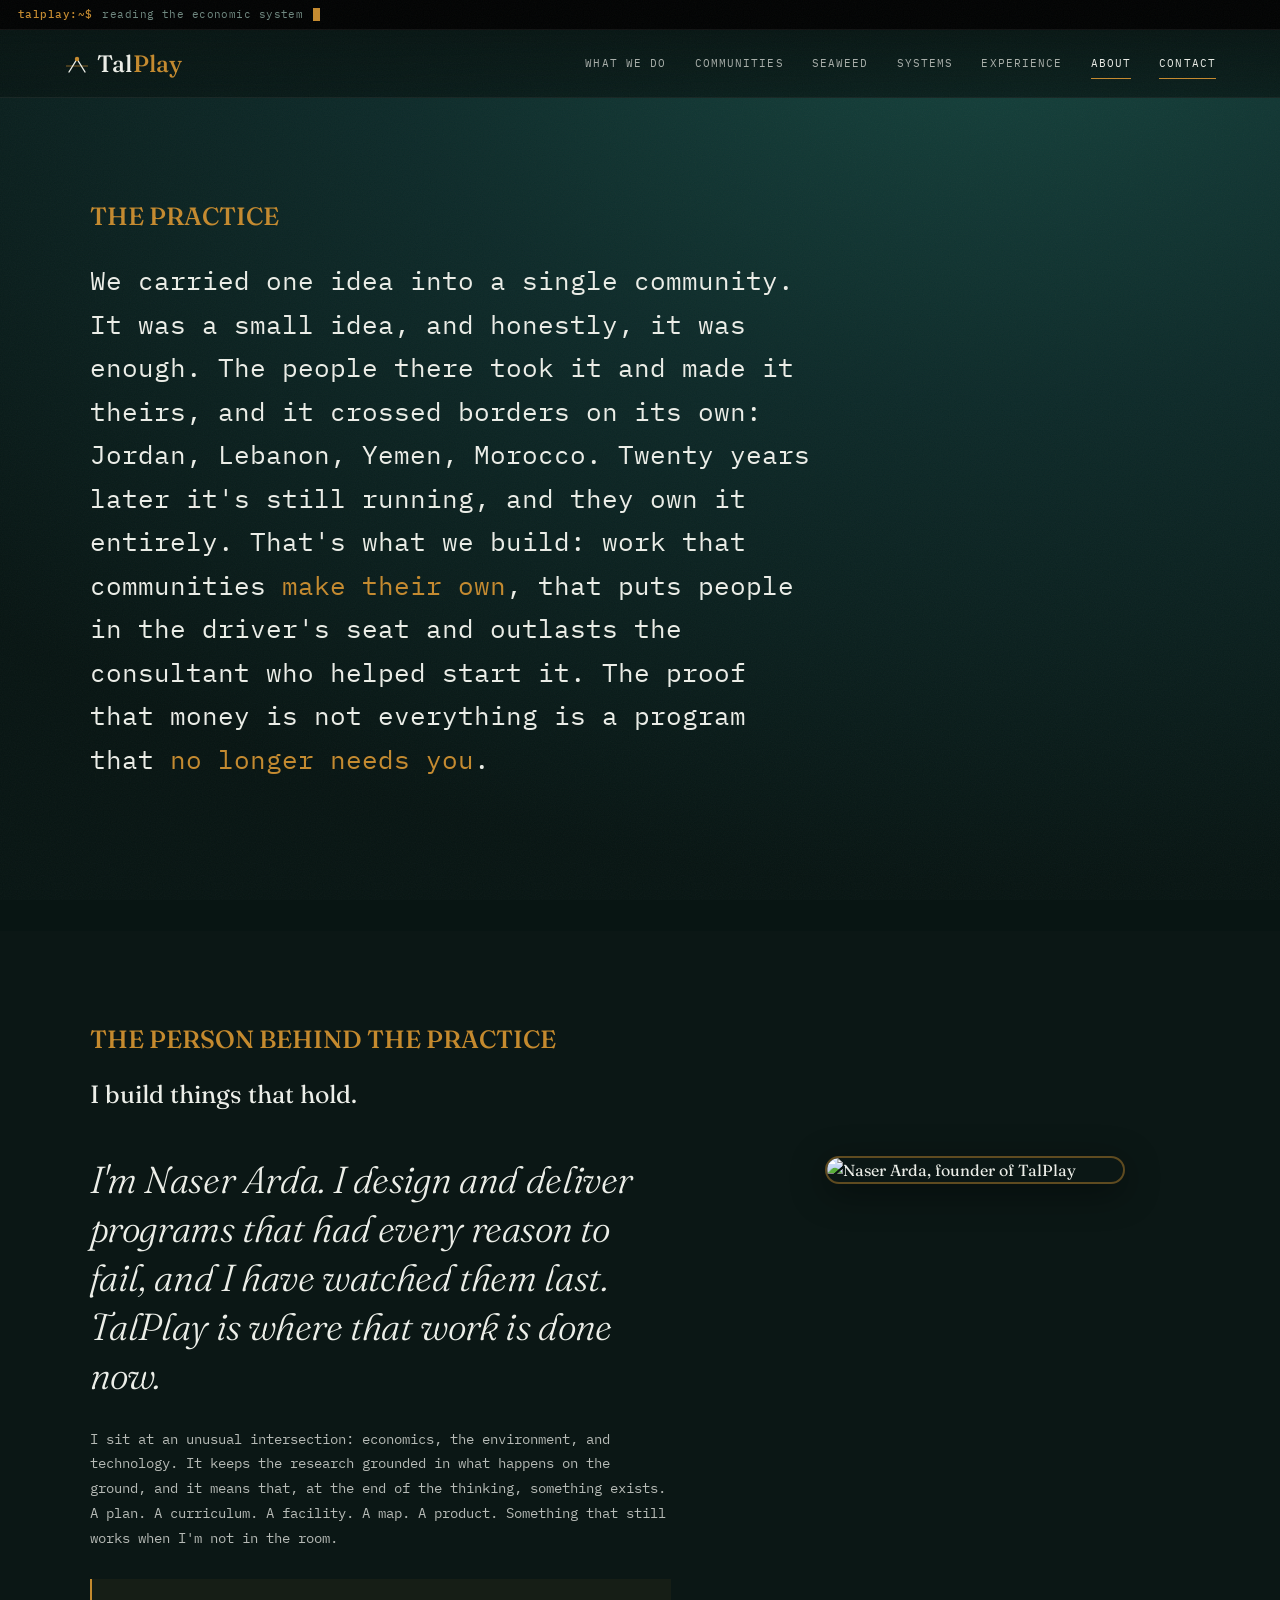
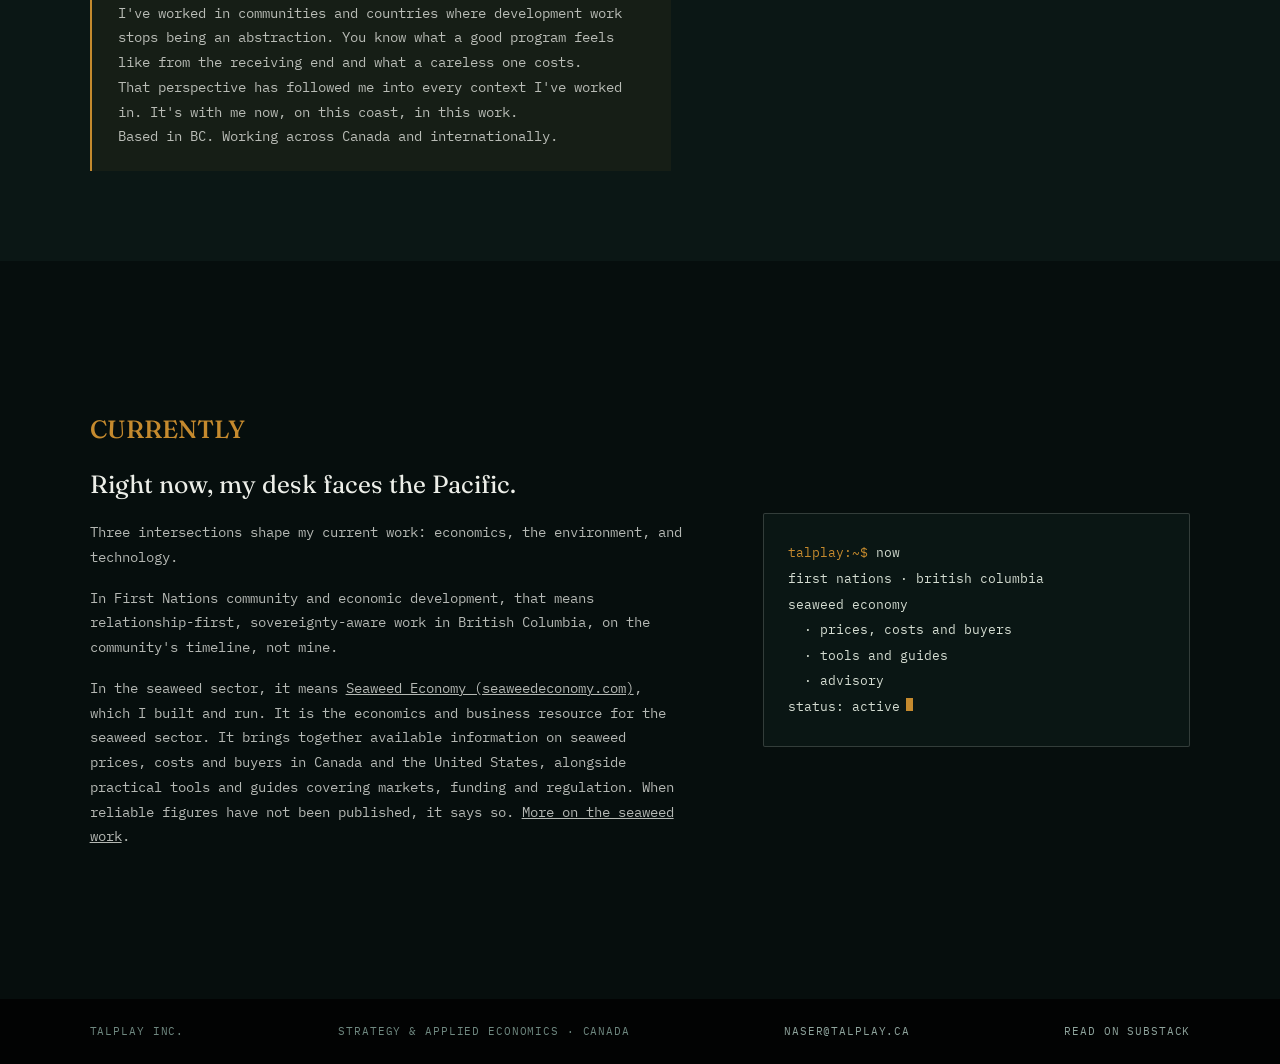
==== about/index.html @ bc557e10 "Stage two: strategy, applied economics and systems Shorter home page with three kinds of work, selec" ====
<!DOCTYPE html>
<html lang="en">
<head>
<meta charset="UTF-8">
<meta name="viewport" content="width=device-width, initial-scale=1.0">
<meta name="description" content="About TalPlay and Naser Arda: work that communities make their own and that keeps working after the consultant has left.">
<meta property="og:title" content="About | TalPlay">
<meta property="og:description" content="About TalPlay and Naser Arda: work that communities make their own and that keeps working after the consultant has left.">
<meta property="og:type" content="website">
<meta property="og:url" content="https://talplay.ca/about">
<meta property="og:image" content="https://talplay.ca/og.png">
<meta property="og:image:width" content="1200">
<meta property="og:image:height" content="630">
<meta property="og:image:alt" content="About | TalPlay">
<meta property="og:site_name" content="TalPlay">
<meta name="twitter:card" content="summary_large_image">
<meta name="twitter:title" content="About | TalPlay">
<meta name="twitter:description" content="About TalPlay and Naser Arda: work that communities make their own and that keeps working after the consultant has left.">
<meta name="twitter:image" content="https://talplay.ca/og.png">
<link rel="canonical" href="https://talplay.ca/about">
<meta name="theme-color" content="#0e2a29">
<link rel="icon" type="image/svg+xml" href="/favicon.svg">
<title>About | TalPlay</title>
<link rel="preconnect" href="https://fonts.googleapis.com">
<link rel="preconnect" href="https://fonts.gstatic.com" crossorigin>
<link href="https://fonts.googleapis.com/css2?family=Fraunces:ital,opsz,wght@0,9..144,300;0,9..144,400;0,9..144,500;1,9..144,300;1,9..144,400&family=IBM+Plex+Mono:wght@400;500&display=swap" rel="stylesheet">
<link rel="stylesheet" href="/styles.css">
<noscript><style>.reveal{opacity:1!important;transform:none!important}</style></noscript>

</head>
<body>
<a class="skip-link" href="#main">Skip to content</a>

<!-- Terminal bar -->
<div class="term" aria-hidden="true">
  <strong>talplay:~$</strong>
  <span id="status">reading the economic system</span>
  <span class="cursor"></span>
</div>

<!-- Header -->
<header class="site-header" id="site-header">
  <a class="mark" href="/" aria-label="TalPlay home">
    <svg class="mark-symbol" viewBox="0 0 26 26" fill="none" xmlns="http://www.w3.org/2000/svg" aria-hidden="true">
      <line x1="2" y1="15" x2="24" y2="15" stroke="#C58A2E" stroke-opacity=".65" stroke-width="1"/>
      <polyline points="5,21 13,8 21,21" stroke="#ECEEE8" stroke-width="1.4" fill="none" stroke-linejoin="round" stroke-linecap="round"/>
      <circle cx="13" cy="8" r="2.2" fill="#C58A2E"/>
    </svg>
    <span class="mark-word">Tal<b>Play</b></span>
  </a>
  <button class="nav-toggle" type="button" aria-expanded="false" aria-controls="primary-nav" aria-label="Open menu">
    <span class="nav-toggle__bar"></span>
    <span class="nav-toggle__bar"></span>
    <span class="nav-toggle__bar"></span>
  </button>
  <nav class="nav" id="primary-nav" aria-label="Primary navigation">
    <a href="/what-we-do">What we do</a>
    <a href="/communities">Communities</a>
    <a href="/seaweed">Seaweed</a>
    <a href="/systems">Systems</a>
    <a href="/experience">Experience</a>
    <a href="/about" aria-current="page">About</a>
    <a class="nav-cta" href="/#contact">Contact</a>
  </nav>
</header>

<main id="main">

  <!-- PRACTICE MANIFESTO (the story) -->
  <section class="section section--marine" aria-label="TalPlay practice statement">
    <div class="inner">
      <div class="manifesto reveal">
        <div class="eyebrow">The practice</div>
        <p class="manifesto-text">
          We carried one idea into a single community. It was a small idea, and honestly, it was enough. The people there took it and made it theirs, and it crossed borders on its own: Jordan, Lebanon, Yemen, Morocco. Twenty years later it's still running, and they own it entirely. That's what we build: work that communities <em>make their own</em>, that puts people in the driver's seat and outlasts the consultant who helped start it. The proof that money is not everything is a program that <em>no longer needs you</em>.
        </p>
      </div>
    </div>
  </section>

  <!-- ABOUT (first-person, the builder) -->
  <section class="section section--quiet" id="about" aria-labelledby="about-title">
    <div class="inner">
      <div class="reveal" style="margin-bottom:48px">
        <div class="eyebrow">The person behind the practice</div>
        <h2 id="about-title">I build things that hold.</h2>
      </div>
      <div class="about-grid">
        <div class="reveal">
          <p class="about-statement">I'm Naser Arda. I design and deliver programs that had every reason to fail, and I have watched them last. TalPlay is where that work is done now.</p>
          <div class="about-body">
            <p class="plain">I sit at an unusual intersection: economics, the environment, and technology. It keeps the research grounded in what happens on the ground, and it means that, at the end of the thinking, something exists. A plan. A curriculum. A facility. A map. A product. Something that still works when I'm not in the room.</p>
          </div>
          <div class="about-heritage reveal">
            <p class="plain">I've worked in communities and countries where development work stops being an abstraction. You know what a good program feels like from the receiving end and what a careless one costs.</p>
            <p class="plain">That perspective has followed me into every context I've worked in. It's with me now, on this coast, in this work.</p>
            <p class="plain">Based in BC. Working across Canada and internationally.</p>
          </div>
        </div>
        <div class="about-photo reveal">
          <img src="IMG_3003.png" alt="Naser Arda, founder of TalPlay" width="300">
        </div>
      </div>
    </div>
  </section>

  <!-- CURRENTLY -->
  <section class="section section--dark" id="now" aria-labelledby="now-title">
    <div class="inner now-grid">
      <div class="reveal">
        <div class="eyebrow">Currently</div>
        <h2 id="now-title">Right now, my desk faces the Pacific.</h2>
        <p class="plain" style="margin-top:22px">Three intersections shape my current work: economics, the environment, and technology.</p>
        <p class="plain" style="margin-top:16px">In First Nations community and economic development, that means relationship-first, sovereignty-aware work in British Columbia, on the community's timeline, not mine.</p>
        <p class="plain" style="margin-top:16px">In the seaweed sector, it means <a href="https://www.seaweedeconomy.com">Seaweed Economy (seaweedeconomy.com)</a>, which I built and run. It is the economics and business resource for the seaweed sector. It brings together available information on seaweed prices, costs and buyers in Canada and the United States, alongside practical tools and guides covering markets, funding and regulation. When reliable figures have not been published, it says so. <a href="/seaweed">More on the seaweed work</a>.</p>
      </div>
      <div class="now-term reveal" aria-hidden="true">
        <span class="tline"><span class="tprompt">talplay:~$</span> now</span>
        <span class="tline">first nations &middot; british columbia</span>
        <span class="tline">seaweed economy</span>
        <span class="tline">&nbsp;&nbsp;&middot; prices, costs and buyers</span>
        <span class="tline">&nbsp;&nbsp;&middot; tools and guides</span>
        <span class="tline">&nbsp;&nbsp;&middot; advisory</span>
        <span class="tline">status: active<span class="cursor" style="margin-left:6px"></span></span>
      </div>
    </div>
  </section>

</main>

<footer>
  <span>TalPlay Inc.</span>
  <span>Strategy &amp; applied economics &middot; Canada</span>
  <span><a href="mailto:naser@talplay.ca">naser@talplay.ca</a></span>
  <span><a href="https://substack.com/@naserarda" target="_blank" rel="noopener noreferrer">Read on Substack</a></span>
</footer>

<script src="/site.js"></script>
</body>
</html>
---- styles.css ----
:root {
    --ink: #081513;
    --marine: #0E2A29;
    --deep: #123733;
    --paper: #EFF1EC;
    --paper-soft: #E4E7DF;
    --stone: #ECEEE8;
    --muted: #9AAAA3;
    --field: #D5DDD2;
    --copper: #A85F38;
    --gold: #C58A2E;
    --blue: #6E9BB0;
    --line: rgba(236,238,232,.18);
    --paper-line: rgba(14,42,41,.18);
    --serif: "Fraunces", Georgia, serif;
    --mono: "IBM Plex Mono", ui-monospace, SFMono-Regular, Menlo, monospace;
    --termH: 30px;
    --hdrH: 68px;
  }

  * { box-sizing: border-box }

  html {
    scroll-behavior: smooth;
    scroll-padding-top: calc(var(--termH) + var(--hdrH) + 24px);
  }

  body {
    margin: 0;
    background: var(--ink);
    color: var(--stone);
    font-family: var(--serif);
    line-height: 1.5;
    -webkit-font-smoothing: antialiased;
    text-rendering: optimizeLegibility;
    overflow-x: hidden;
  }

  body::after {
    content: "";
    position: fixed;
    inset: 0;
    z-index: 200;
    pointer-events: none;
    opacity: .04;
    background-image: url("data:image/svg+xml,%3Csvg xmlns='http://www.w3.org/2000/svg' width='160' height='160'%3E%3Cfilter id='n'%3E%3CfeTurbulence type='fractalNoise' baseFrequency='.85' numOctaves='3'/%3E%3C/filter%3E%3Crect width='100%25' height='100%25' filter='url(%23n)'/%3E%3C/svg%3E");
  }

  ::selection { background: var(--gold); color: #211706 }

  a { color: inherit }
  p { margin: 0 }

  .skip-link {
    position: fixed;
    top: 8px; left: 8px;
    z-index: 300;
    transform: translateY(-140%);
    background: var(--paper);
    color: var(--ink);
    padding: 10px 14px;
    font-family: var(--mono);
    font-size: 12px;
    text-transform: uppercase;
    letter-spacing: .08em;
  }
  .skip-link:focus { transform: none }

  /* ── Terminal bar ── */
  .term {
    position: fixed;
    top: 0; left: 0; right: 0;
    z-index: 120;
    height: var(--termH);
    display: flex;
    align-items: center;
    gap: 10px;
    padding: 0 18px;
    background: #020303;
    color: #6f8880;
    border-bottom: 1px solid rgba(255,255,255,.06);
    font-family: var(--mono);
    font-size: 11px;
    letter-spacing: .04em;
  }
  .term strong { font-weight: 500; color: var(--gold) }
  .cursor {
    display: inline-block;
    width: 7px; height: 13px;
    background: var(--gold);
    animation: blink 1.1s steps(1) infinite;
  }
  @keyframes blink { 50% { opacity: 0 } }

  /* ── Header ── */
  .site-header {
    position: fixed;
    top: var(--termH);
    left: 0; right: 0;
    z-index: 110;
    min-height: var(--hdrH);
    display: flex;
    align-items: center;
    justify-content: space-between;
    gap: 24px;
    padding: 14px clamp(22px, 5vw, 70px);
    background: linear-gradient(180deg, rgba(8,21,19,.96), rgba(8,21,19,.72));
    border-bottom: 1px solid rgba(236,238,232,.07);
    backdrop-filter: blur(10px);
  }

  .mark {
    display: flex;
    align-items: center;
    gap: 10px;
    font-size: 1.48rem;
    font-weight: 500;
    letter-spacing: .01em;
    text-decoration: none;
    white-space: nowrap;
  }
  .mark-symbol { width: 26px; height: 26px; flex-shrink: 0 }
  .mark b { color: var(--gold); font-weight: 500 }

  .nav {
    display: flex;
    align-items: center;
    gap: clamp(14px, 2.2vw, 32px);
    font-family: var(--mono);
    font-size: 11px;
    letter-spacing: .1em;
    text-transform: uppercase;
  }
  .nav a {
    color: rgba(236,238,232,.7);
    text-decoration: none;
    padding: 7px 0;
    border-bottom: 1px solid transparent;
    transition: color .2s, border-color .2s;
  }
  .nav a:hover, .nav a:focus-visible { color: var(--stone); border-color: var(--gold) }
  .nav .nav-cta { color: var(--stone); border-color: var(--gold) }

  /* ── Section base ── */
  .section {
    position: relative;
    scroll-margin-top: calc(var(--termH) + var(--hdrH) + 24px);
    padding: clamp(86px, 12vw, 150px) clamp(22px, 7vw, 96px);
    overflow: hidden;
  }
  .section:first-of-type {
    padding-top: calc(var(--termH) + var(--hdrH) + clamp(54px, 9vw, 100px));
  }

  .section--marine { background: radial-gradient(110% 95% at 78% 0%, #16443e 0%, var(--marine) 46%, var(--ink) 100%) }
  .section--ink    { background: linear-gradient(145deg, #0a1816 0%, #102d2a 48%, #07100f 100%) }
  .section--paper  { background: linear-gradient(180deg, var(--paper), var(--paper-soft)); color: var(--marine) }
  .section--quiet  { background: #0b1715; padding-top: clamp(56px, 7vw, 110px); padding-bottom: clamp(56px, 7vw, 110px) }
  .section--dark   { background: #060e0d }

  .inner {
    position: relative;
    z-index: 2;
    width: 100%;
    max-width: 1180px;
    margin: 0 auto;
  }

  .grid {
    display: grid;
    grid-template-columns: minmax(0,1.05fr) minmax(280px,.95fr);
    gap: clamp(42px, 7vw, 94px);
    align-items: center;
  }
  .grid--top { align-items: start }

  /* ── Typography ── */
  .eyebrow {
    display: flex;
    align-items: center;
    gap: 12px;
    margin-bottom: 24px;
    color: var(--gold);
    font-family: var(--serif);
    font-size: clamp(1.25rem, 1.95vw, 1.8rem);
    font-weight: 500;
    letter-spacing: 0;
    text-transform: uppercase;
  }
  .eyebrow::before { display: none }
  .eyebrow--center { justify-content: center }
  /* Hero typography hierarchy: main title > subtitle > lead > labels */
  .hero-title {
    max-width: none;
    font-family: var(--serif);
    font-size: clamp(1.25rem, 1.95vw, 1.8rem);
    font-weight: 500;
    line-height: 1.1;
    letter-spacing: 0;
    text-transform: uppercase;
    color: var(--gold);
  }
  .hero-subtitle {
    max-width: 24ch;
    margin-top: 22px;
    font-family: var(--serif);
    font-size: clamp(1.6rem, 2.8vw, 2.4rem);
    line-height: 1.18;
    color: var(--stone);
  }
  .eyebrow--center::before { display: none }
  .section--paper .eyebrow { color: #8B611C }

  h1, h2, h3, h4 { margin: 0; font-weight: 400; letter-spacing: 0 }
  h1 {
    max-width: 11ch;
    font-size: clamp(3rem, 7.7vw, 7rem);
    line-height: .98;
  }
  h2 {
    max-width: 16ch;
    font-size: clamp(2.15rem, 5vw, 4.8rem);
    line-height: 1.04;
  }
  h3 { font-size: clamp(1.35rem, 2.2vw, 2rem); line-height: 1.14 }

  .gold   { color: var(--gold) }
  .copper { color: var(--copper) }

  .lead {
    max-width: 58ch;
    margin-top: 28px;
    color: var(--field);
    font-family: var(--mono);
    font-size: clamp(.86rem, 1.15vw, .98rem);
    line-height: 1.75;
    letter-spacing: .01em;
  }
  .section--paper .lead { color: #42534d }

  .plain {
    color: rgba(236,238,232,.76);
    font-family: var(--mono);
    font-size: .86rem;
    line-height: 1.8;
  }
  .section--paper .plain { color: #4f625b }

  /* ── Buttons ── */
  .actions {
    display: flex;
    flex-wrap: wrap;
    align-items: center;
    gap: 16px;
    margin-top: 38px;
  }

  .button {
    display: inline-flex;
    align-items: center;
    justify-content: center;
    min-height: 48px;
    padding: 14px 24px;
    border: 1px solid rgba(236,238,232,.34);
    color: var(--stone);
    font-family: var(--mono);
    font-size: 12px;
    font-weight: 500;
    letter-spacing: .13em;
    text-transform: uppercase;
    text-decoration: none;
    transition: background .25s, color .25s, border-color .25s;
  }
  .button:hover, .button:focus-visible {
    background: var(--gold);
    border-color: var(--gold);
    color: #241a08;
  }
  .button--ghost {
    border-color: transparent;
    color: var(--muted);
    padding-left: 0; padding-right: 0;
  }
  .button--ghost:hover, .button--ghost:focus-visible {
    background: transparent;
    color: var(--stone);
    border-color: transparent;
  }
  .section--paper .button { color: var(--marine); border-color: rgba(14,42,41,.3) }
  .section--paper .button:hover, .section--paper .button:focus-visible {
    background: var(--marine); border-color: var(--marine); color: var(--stone);
  }

  /* ── Hero proof strip ── */
  .proof-strip {
    display: grid;
    grid-template-columns: repeat(4, 1fr);
    gap: 1px;
    margin-top: clamp(48px, 8vw, 88px);
    background: var(--line);
    border: 1px solid var(--line);
  }
  .proof-item {
    min-height: 118px;
    padding: 22px;
    background: rgba(8,21,19,.54);
  }
  .proof-item b {
    display: block;
    margin-bottom: 10px;
    color: var(--stone);
    font-size: clamp(1.4rem, 2.5vw, 2.25rem);
    font-weight: 400;
    line-height: 1;
  }
  .proof-item span {
    color: var(--muted);
    font-family: var(--mono);
    font-size: 11px;
    letter-spacing: .08em;
    text-transform: uppercase;
  }

  /* ── Hero field map ── */
  .field-map {
    position: relative;
    min-height: 520px;
    border-left: 1px solid var(--line);
    border-right: 1px solid var(--line);
    background:
      linear-gradient(rgba(236,238,232,.055) 1px, transparent 1px),
      linear-gradient(90deg, rgba(236,238,232,.055) 1px, transparent 1px);
    background-size: 42px 42px;
  }
  .field-map canvas { position: absolute; inset: 0; width: 100%; height: 100% }
  .map-label {
    position: absolute;
    max-width: 170px;
    color: rgba(236,238,232,.78);
    font-family: var(--mono);
    font-size: 11px;
    line-height: 1.55;
    letter-spacing: .07em;
    text-transform: uppercase;
  }
  .map-label.one   { top: 12%;  left: 8%;  color: var(--copper) }
  .map-label.two   { right: 7%; top: 29%;  color: var(--blue) }
  .map-label.three { left: 18%; bottom: 11% }
  .map-label.four  { right: 12%; bottom: 19%; color: var(--gold) }
  .map-label.five  { left: 42%; top: 46%; color: var(--blue) }

  /* ── Practice manifesto ── */
  .manifesto {
    max-width: 720px;
    margin: 0;
    text-align: left;
  }
  .manifesto-text {
    font-family: var(--mono);
    font-size: clamp(1.05rem, 2.1vw, 1.6rem);
    line-height: 1.7;
    color: var(--stone);
    font-weight: 400;
    letter-spacing: 0;
    font-style: normal;
    margin-top: 20px;
  }
  .manifesto-text em { font-style: normal; color: var(--gold) }
  .manifesto .eyebrow {
    font-family: var(--serif);
    font-size: clamp(1.25rem, 1.95vw, 1.8rem);
    font-weight: 500;
    letter-spacing: 0;
    text-transform: uppercase;
    color: var(--gold);
  }
  .manifesto .eyebrow::before { display: none }

  /* ── Domains ── */
  .domain-grid {
    display: grid;
    grid-template-columns: repeat(3, 1fr);
    gap: 1px;
    margin-top: 56px;
    background: var(--line);
    border: 1px solid var(--line);
  }

  .domain {
    padding: 36px 30px 40px;
    background: rgba(8,21,19,.6);
    transition: background .3s;
  }
  .domain:hover { background: rgba(13,30,28,.82) }

  .domain-num {
    display: block;
    margin-bottom: 20px;
    font-family: var(--mono);
    font-size: 11px;
    letter-spacing: .2em;
    color: var(--muted);
  }

  .domain-name {
    font-size: clamp(1.28rem, 2vw, 1.75rem);
    line-height: 1.1;
    margin-bottom: 20px;
  }
  .domain--indigenous .domain-name { color: var(--copper) }
  .domain--blue       .domain-name { color: var(--blue) }
  .domain--global     .domain-name { color: var(--gold) }

  .domain-desc {
    color: rgba(236,238,232,.7);
    font-family: var(--mono);
    font-size: .82rem;
    line-height: 1.78;
    margin-bottom: 28px;
  }

  .domain-caps {
    list-style: none;
    margin: 0; padding: 0;
    display: grid;
    gap: 8px;
  }
  .domain-caps li {
    display: flex;
    align-items: flex-start;
    gap: 10px;
    color: var(--muted);
    font-family: var(--mono);
    font-size: .78rem;
    line-height: 1.6;
    letter-spacing: .03em;
  }
  .domain-caps li::before { content: "→"; flex-shrink: 0; margin-top: 1px }
  .domain--indigenous .domain-caps li::before { color: var(--copper) }
  .domain--blue       .domain-caps li::before { color: var(--blue) }
  .domain--global     .domain-caps li::before { color: var(--gold) }

  /* ── Selected Work ── */
  .work-list {
    display: grid;
    gap: 1px;
    margin-top: 56px;
    background: var(--line);
    border: 1px solid var(--line);
  }

  .work-item {
    display: grid;
    grid-template-columns: 56px 1fr 1fr;
    gap: 32px;
    padding: 36px 32px;
    background: rgba(8,21,19,.58);
    transition: background .25s;
  }
  .work-item:hover { background: rgba(13,30,28,.76) }

  .work-num {
    color: var(--muted);
    font-family: var(--mono);
    font-size: 11px;
    letter-spacing: .14em;
    padding-top: 4px;
  }

  .work-sector {
    display: inline-flex;
    align-items: center;
    margin-bottom: 16px;
    padding: 5px 10px;
    border: 1px solid;
    font-family: var(--mono);
    font-size: 10px;
    letter-spacing: .12em;
    text-transform: uppercase;
  }
  .work-sector--indigenous  { color: var(--copper); border-color: rgba(168,95,56,.4) }
  .work-sector--blue        { color: var(--blue);   border-color: rgba(110,155,176,.4) }
  .work-sector--global      { color: var(--gold);   border-color: rgba(197,138,46,.4) }
  .work-sector--innovation  { color: var(--muted);  border-color: rgba(154,170,163,.3) }

  .work-title {
    font-size: clamp(1.1rem, 1.8vw, 1.5rem);
    line-height: 1.15;
    margin-bottom: 14px;
  }

  .work-context {
    color: rgba(236,238,232,.66);
    font-family: var(--mono);
    font-size: .82rem;
    line-height: 1.75;
  }

  .work-output-label {
    display: block;
    margin-bottom: 16px;
    color: var(--gold);
    font-family: var(--mono);
    font-size: 10px;
    letter-spacing: .18em;
    text-transform: uppercase;
  }

  .work-outputs {
    list-style: none;
    margin: 0; padding: 0;
    display: grid;
    gap: 10px;
  }
  .work-outputs li {
    color: var(--field);
    font-family: var(--mono);
    font-size: .8rem;
    line-height: 1.6;
    padding-left: 16px;
    position: relative;
  }
  .work-outputs li::before {
    content: "\00B7";
    position: absolute;
    left: 0;
    color: var(--muted);
  }

  /* ── Insights ── */
  .insights-list {
    display: grid;
    gap: 1px;
    margin-top: 48px;
    background: var(--paper-line);
    border: 1px solid var(--paper-line);
  }

  .insight-item {
    display: grid;
    grid-template-columns: 120px 1fr;
    gap: 28px;
    padding: 28px;
    background: rgba(255,255,255,.32);
    transition: background .25s;
    text-decoration: none;
    color: inherit;
  }
  .insight-item:hover { background: rgba(255,255,255,.46) }

  .insight-type {
    color: #8B611C;
    font-family: var(--mono);
    font-size: 10px;
    letter-spacing: .14em;
    text-transform: uppercase;
    padding-top: 4px;
  }

  .insight-title {
    display: block;
    font-size: clamp(1rem, 1.6vw, 1.3rem);
    line-height: 1.2;
    color: var(--marine);
    margin-bottom: 10px;
  }

  .insight-desc {
    color: #50625b;
    font-family: var(--mono);
    font-size: .8rem;
    line-height: 1.72;
  }

  /* ── Track Record ── */
  .record-grid {
    display: grid;
    grid-template-columns: 1fr 1.4fr;
    gap: clamp(48px, 8vw, 110px);
    align-items: start;
  }

  .record-stats {
    display: grid;
    grid-template-columns: 1fr 1fr;
    gap: 1px;
    background: var(--paper-line);
    border: 1px solid var(--paper-line);
    margin-bottom: 36px;
  }
  .record-stat {
    padding: 22px;
    background: rgba(255,255,255,.3);
  }
  .record-stat b {
    display: block;
    margin-bottom: 8px;
    color: var(--marine);
    font-size: clamp(1.6rem, 3vw, 2.6rem);
    font-weight: 400;
    line-height: 1;
  }
  .record-stat span {
    color: #62756d;
    font-family: var(--mono);
    font-size: .78rem;
    line-height: 1.55;
    letter-spacing: .04em;
  }

  .client-logos-label {
    color: #8a9e98;
    font-family: var(--mono);
    font-size: 10px;
    letter-spacing: .18em;
    text-transform: uppercase;
    margin-bottom: 14px;
  }
  .logo-grid {
    display: grid;
    grid-template-columns: repeat(3, 1fr);
    gap: 1px;
    background: var(--paper-line);
    border: 1px solid var(--paper-line);
  }
  .logo-item {
    display: flex;
    align-items: center;
    justify-content: center;
    min-height: 54px;
    padding: 12px 14px;
    background: rgba(255,255,255,.25);
    color: #6d807a;
    font-family: var(--mono);
    font-size: .72rem;
    letter-spacing: .06em;
    text-align: center;
    text-transform: uppercase;
  }

  .record-detail-list {
    display: grid;
    gap: 1px;
    background: var(--paper-line);
    border: 1px solid var(--paper-line);
  }
  .record-detail-item {
    display: grid;
    grid-template-columns: 155px 1fr;
    gap: 24px;
    padding: 24px;
    background: rgba(255,255,255,.3);
  }
  .record-detail-item b {
    color: var(--marine);
    font-size: 1.35rem;
    font-weight: 400;
    line-height: 1.1;
  }
  .record-detail-item span {
    color: #50625b;
    font-family: var(--mono);
    font-size: .82rem;
    line-height: 1.75;
  }

  /* ── Approach ── */
  .approach-intro {
    display: grid;
    grid-template-columns: 1fr 1fr;
    gap: clamp(40px, 7vw, 90px);
    align-items: start;
    margin-bottom: 56px;
  }

  .principles {
    display: grid;
    grid-template-columns: repeat(2, 1fr);
    gap: 1px;
    background: var(--line);
    border: 1px solid var(--line);
  }
  .principle {
    padding: 32px;
    background: rgba(8,21,19,.5);
  }
  .principle .num {
    display: block;
    margin-bottom: 20px;
    color: var(--gold);
    font-family: var(--mono);
    font-size: 12px;
    letter-spacing: .14em;
  }
  .principle h3 { max-width: 16ch; margin-bottom: 16px }

  /* ── Contact ── */
  .closing { text-align: center }
  .closing h2 { max-width: 14ch; margin: 0 auto }
  .closing .lead { margin-left: auto; margin-right: auto }

  .conversation-types {
    display: flex;
    flex-wrap: wrap;
    justify-content: center;
    gap: 10px;
    max-width: 800px;
    margin: 34px auto 0;
  }
  .conversation-types span {
    border: 1px solid rgba(236,238,232,.2);
    padding: 9px 13px;
    color: var(--muted);
    font-family: var(--mono);
    font-size: 11px;
    letter-spacing: .08em;
    text-transform: uppercase;
  }

  /* ── Footer ── */
  footer {
    display: flex;
    justify-content: space-between;
    flex-wrap: wrap;
    gap: 12px;
    padding: 24px clamp(22px, 7vw, 96px);
    background: #020303;
    color: #6f8880;
    font-family: var(--mono);
    font-size: 11px;
    letter-spacing: .08em;
    text-transform: uppercase;
  }
  footer a { color: #8fa49d; text-decoration: none }
  footer a:hover { color: var(--gold) }

  /* ── Reveal animation ── */
  .reveal {
    opacity: 0;
    transform: translateY(22px);
    transition: opacity .8s cubic-bezier(.2,.7,.2,1), transform .8s cubic-bezier(.2,.7,.2,1);
  }
  .reveal.in { opacity: 1; transform: none }

  .nav-toggle { display: none }

  /* Unified type scale: one size for every title, one for every subtitle */
  h2, h3, .domain-name, .work-title, .insight-title {
    font-size: clamp(1.25rem, 1.95vw, 1.8rem);
  }
  h2 { max-width: none }
  .hero-subtitle {
    font-size: clamp(1.1rem, 1.8vw, 1.5rem);
  }

  /* ── Responsive ── */
  @media (max-width: 960px) {
    .site-header { align-items: flex-start }
    .nav { justify-content: flex-end; flex-wrap: wrap; gap: 10px 18px }
    .grid { grid-template-columns: 1fr }
    .field-map { min-height: 420px }
    .proof-strip { grid-template-columns: 1fr 1fr }
    .domain-grid { grid-template-columns: 1fr 1fr }
    .work-item { grid-template-columns: 40px 1fr; }
    .work-item > div:last-child { grid-column: 2 }
    .record-grid { grid-template-columns: 1fr }
    .approach-intro { grid-template-columns: 1fr }
    .principles { grid-template-columns: 1fr 1fr }
  }

  @media (max-width: 640px) {
    :root { --hdrH: 88px }
    .term { padding: 0 12px; font-size: 10px }
    .site-header { padding: 12px 20px }
    .nav-toggle {
      display: inline-flex;
      flex-direction: column;
      align-items: center;
      justify-content: center;
      gap: 5px;
      width: 44px;
      height: 44px;
      background: none;
      border: 1px solid rgba(236,238,232,.28);
      border-radius: 6px;
      cursor: pointer;
    }
    .nav-toggle__bar {
      display: block;
      width: 20px;
      height: 2px;
      background: var(--stone);
      transition: transform .2s, opacity .2s;
    }
    .site-header.nav-open .nav-toggle__bar:nth-child(1) { transform: translateY(7px) rotate(45deg) }
    .site-header.nav-open .nav-toggle__bar:nth-child(2) { opacity: 0 }
    .site-header.nav-open .nav-toggle__bar:nth-child(3) { transform: translateY(-7px) rotate(-45deg) }
    .nav {
      position: absolute;
      top: 100%;
      left: 0;
      right: 0;
      display: none;
      flex-direction: column;
      align-items: stretch;
      gap: 0;
      background: #020303;
      border-bottom: 1px solid var(--line);
      padding: 10px 20px 16px;
    }
    .site-header.nav-open .nav { display: flex }
    .nav a { padding: 14px 4px; font-size: 12px }
    .nav a:not(.nav-cta) { display: block }
    .nav .nav-cta { margin-top: 12px; text-align: center }
    .section { padding-left: 22px; padding-right: 22px }
    .hero-title { font-size: clamp(1.5rem, 6vw, 2rem); max-width: 12ch }
    .hero-subtitle { font-size: clamp(1.15rem, 4.8vw, 1.6rem) }
    .proof-strip, .domain-grid, .principles { grid-template-columns: 1fr }
    .proof-item { min-height: auto }
    .work-item { grid-template-columns: 1fr; gap: 20px }
    .work-num { display: none }
    .record-stats { grid-template-columns: 1fr 1fr }
    .logo-grid { grid-template-columns: 1fr 1fr }
    .record-detail-item { grid-template-columns: 1fr; gap: 10px }
    .insight-item { grid-template-columns: 1fr; gap: 10px }
    .insight-type { padding-top: 0 }
    footer { display: block }
    footer span { display: block; margin-top: 8px }
  }

  @media (prefers-reduced-motion: reduce) {
    html { scroll-behavior: auto }
    .cursor { animation: none }
    .reveal { opacity: 1; transform: none; transition: none }
  }

  .mark{gap:7px}
  .mark-word{white-space:nowrap}
  /* Moving marquee */
  .marquee{position:relative;overflow:hidden;background:#0b1715;border-top:1px solid var(--line);border-bottom:1px solid var(--line);padding:16px 0}
  .marquee__track{display:flex;width:max-content;animation:marquee 42s linear infinite}
  .marquee__item{display:inline-flex;align-items:baseline;gap:10px;padding:0 clamp(20px,3vw,38px);white-space:nowrap;border-right:1px solid rgba(197,138,46,.16)}
  .marquee__item b{font-family:var(--serif);font-size:clamp(1.15rem,1.8vw,1.55rem);font-weight:500;color:var(--gold);line-height:1}
  .marquee__item span{font-family:var(--mono);font-size:11px;letter-spacing:.13em;text-transform:uppercase;color:var(--muted)}
  @keyframes marquee{from{transform:translateX(0)}to{transform:translateX(-50%)}}
  .marquee:hover .marquee__track{animation-play-state:paused}
  @media (prefers-reduced-motion:reduce){.marquee__track{animation:none;flex-wrap:wrap;gap:8px 0}}
  /* Currently / desk faces the Pacific */
  .now-grid{display:grid;grid-template-columns:1.25fr .9fr;gap:clamp(40px,7vw,80px);align-items:center}
  .now-term{border:1px solid var(--line);background:#0a1614;font-family:var(--mono);font-size:.82rem;line-height:1.95;color:var(--field);padding:26px 24px;border-radius:2px}
  .now-term .tprompt{color:var(--gold)}
  .now-term .tline{display:block;white-space:nowrap}
  @media (max-width:960px){.now-grid{grid-template-columns:1fr}}
  /* About (personal) */
  .about-grid{display:grid;grid-template-columns:1.35fr 1fr;gap:clamp(40px,7vw,90px);align-items:start}
  .about-statement{font-size:clamp(1.45rem,3vw,2.35rem);line-height:1.3;font-weight:300;font-style:italic;color:var(--stone);letter-spacing:-.01em}
  .about-statement em{font-style:normal;color:var(--gold)}
  .about-body{margin-top:26px;display:grid;gap:20px}
  .about-heritage{margin-top:28px;padding:22px 26px;border-left:2px solid var(--gold);background:rgba(197,138,46,.06)}
  .about-facts{display:grid;gap:1px;background:var(--line);border:1px solid var(--line)}
  .about-fact{padding:20px 22px;background:rgba(8,21,19,.5)}
  .about-fact b{display:block;color:var(--stone);font-size:1.12rem;font-weight:400;margin-bottom:6px}
  .about-fact span{color:var(--muted);font-family:var(--mono);font-size:.8rem;line-height:1.6}

  .about-photo {
    display: flex;
    justify-content: center;
    align-items: flex-start;
  }
  .about-photo img {
    width: 100%;
    max-width: 300px;
    height: auto;
    border-radius: 16px;
    border: 2px solid rgba(197, 138, 46, .45);
    box-shadow: 0 8px 36px rgba(0, 0, 0, .45);
    display: block;
  }
  @media (max-width: 960px) {
    .about-photo {
      justify-content: flex-start;
    }
    .about-photo img {
      max-width: 240px;
    }
  }
  @media (max-width: 640px) {
    .about-photo img {
      max-width: 180px;
    }
  }

  /* Legacy projects (paper) */
  .legacy-head{margin-top:clamp(58px,8vw,92px)}
  .legacy-grid{display:grid;grid-template-columns:repeat(3,1fr);gap:1px;margin-top:34px;background:var(--paper-line);border:1px solid var(--paper-line)}
  .legacy-card{padding:26px 24px;background:rgba(255,255,255,.3)}
  .legacy-era{display:block;font-family:var(--mono);font-size:10px;letter-spacing:.14em;text-transform:uppercase;color:#8B611C;margin-bottom:14px}
  .legacy-name{font-size:1.18rem;line-height:1.16;color:var(--marine);margin-bottom:12px}
  .legacy-desc{color:#50625b;font-family:var(--mono);font-size:.8rem;line-height:1.7}
  .legacy-metric{margin-top:14px;font-family:var(--mono);font-size:.72rem;letter-spacing:.05em;color:#8B611C;text-transform:uppercase}
  @media (max-width:960px){.about-grid{grid-template-columns:1fr}.legacy-grid{grid-template-columns:1fr 1fr}}
  @media (max-width:640px){.legacy-grid{grid-template-columns:1fr}}

  /* ── Write to me ── */
  .write-section { background: var(--paper); color: var(--ink) }
  .write-grid {
    display: grid;
    grid-template-columns: minmax(0, 1fr) minmax(0, 1.15fr);
    gap: clamp(40px, 6vw, 80px);
    align-items: start;
  }
  .write-intro h2 {
    color: var(--ink);
    margin-bottom: 18px;
  }
  .write-intro p {
    max-width: 46ch;
    color: #42534d;
    font-family: var(--mono);
    font-size: .86rem;
    line-height: 1.8;
  }
  .write-form { width: 100% }
  .write-field { margin-bottom: 20px }
  .write-field label {
    display: block;
    margin-bottom: 8px;
    color: #8b611c;
    font-family: var(--mono);
    font-size: 11px;
    font-weight: 500;
    letter-spacing: .14em;
    text-transform: uppercase;
  }
  .write-field label .opt {
    color: #6b7a73;
    letter-spacing: 0;
    text-transform: none;
  }
  .write-field input,
  .write-field textarea {
    width: 100%;
    padding: 14px 16px;
    background: #fff;
    border: 1px solid rgba(14, 42, 41, .18);
    border-radius: 2px;
    color: var(--ink);
    font-family: var(--mono);
    font-size: .92rem;
    line-height: 1.5;
    transition: border-color .2s;
  }
  .write-field input::placeholder,
  .write-field textarea::placeholder { color: #8a9e98 }
  .write-field input:focus,
  .write-field textarea:focus {
    border-color: var(--copper);
    outline: none;
  }
  .write-field textarea { min-height: 150px; resize: vertical }
  .write-field input.is-error,
  .write-field textarea.is-error { border-color: #c0392b }
  .write-field__error {
    margin-top: 6px;
    color: #c0392b;
    font-family: var(--mono);
    font-size: .74rem;
    line-height: 1.5;
  }
  .write-submit {
    display: inline-flex;
    align-items: center;
    justify-content: center;
    min-height: 48px;
    padding: 14px 32px;
    background: var(--copper);
    border: 1px solid var(--copper);
    border-radius: 2px;
    color: #fff;
    font-family: var(--mono);
    font-size: 12px;
    font-weight: 500;
    letter-spacing: .13em;
    text-transform: uppercase;
    cursor: pointer;
    transition: background .25s, border-color .25s;
  }
  .write-submit:hover { background: #7a4528; border-color: #7a4528 }
  .write-submit:disabled { opacity: .55; cursor: wait }
  .write-foot {
    margin-top: 16px;
    color: #6b7a73;
    font-family: var(--mono);
    font-size: .7rem;
    line-height: 1.6;
  }
  .write-status {
    margin-top: 14px;
    color: #c0392b;
    font-family: var(--mono);
    font-size: .78rem;
    line-height: 1.6;
  }
  .write-success {
    border: 1px solid rgba(14, 42, 41, .18);
    background: #fff;
    padding: 44px 28px;
    text-align: center;
  }
  .write-success .ok {
    display: inline-flex;
    align-items: center;
    justify-content: center;
    width: 52px;
    height: 52px;
    margin-bottom: 18px;
    border: 1px solid var(--gold);
    border-radius: 50%;
    color: var(--gold);
    font-size: 24px;
  }
  .write-success h3 {
    color: var(--ink);
    font-family: var(--serif);
    font-size: 1.5rem;
    font-weight: 400;
    margin-bottom: 10px;
  }
  .write-success p {
    color: #42534d;
    font-family: var(--mono);
    font-size: .85rem;
    line-height: 1.7;
  }
  @media (max-width: 760px) {
    .write-grid { grid-template-columns: 1fr }
  }

  .write-intro p + p {
    margin-top: 16px;
  }

  .contact-tags {
    margin-top: 28px;
    color: #8a9e98;
    font-family: var(--mono);
    font-size: 11px;
    letter-spacing: .1em;
    text-transform: uppercase;
    line-height: 1.9;
  }

  .scroll-anchor {
    display: block;
    height: 0;
    overflow: hidden;
  }


  /* Stage two additions */
  .domain-grid--two { grid-template-columns: 1fr 1fr }
  .domain-status {
    display: inline-block; margin-bottom: 18px; padding: 4px 10px;
    border: 1px solid var(--gold); color: var(--gold);
    font-family: var(--mono); font-size: 10px; letter-spacing: .14em; text-transform: uppercase;
  }
  .domain-status--dev { border-color: var(--line); color: var(--stone); opacity: .8 }
  .section-more { margin-top: 36px }
  .nav a[aria-current="page"] { color: var(--stone); border-color: var(--gold) }
  @media (max-width: 640px) { .domain-grid--two { grid-template-columns: 1fr } }
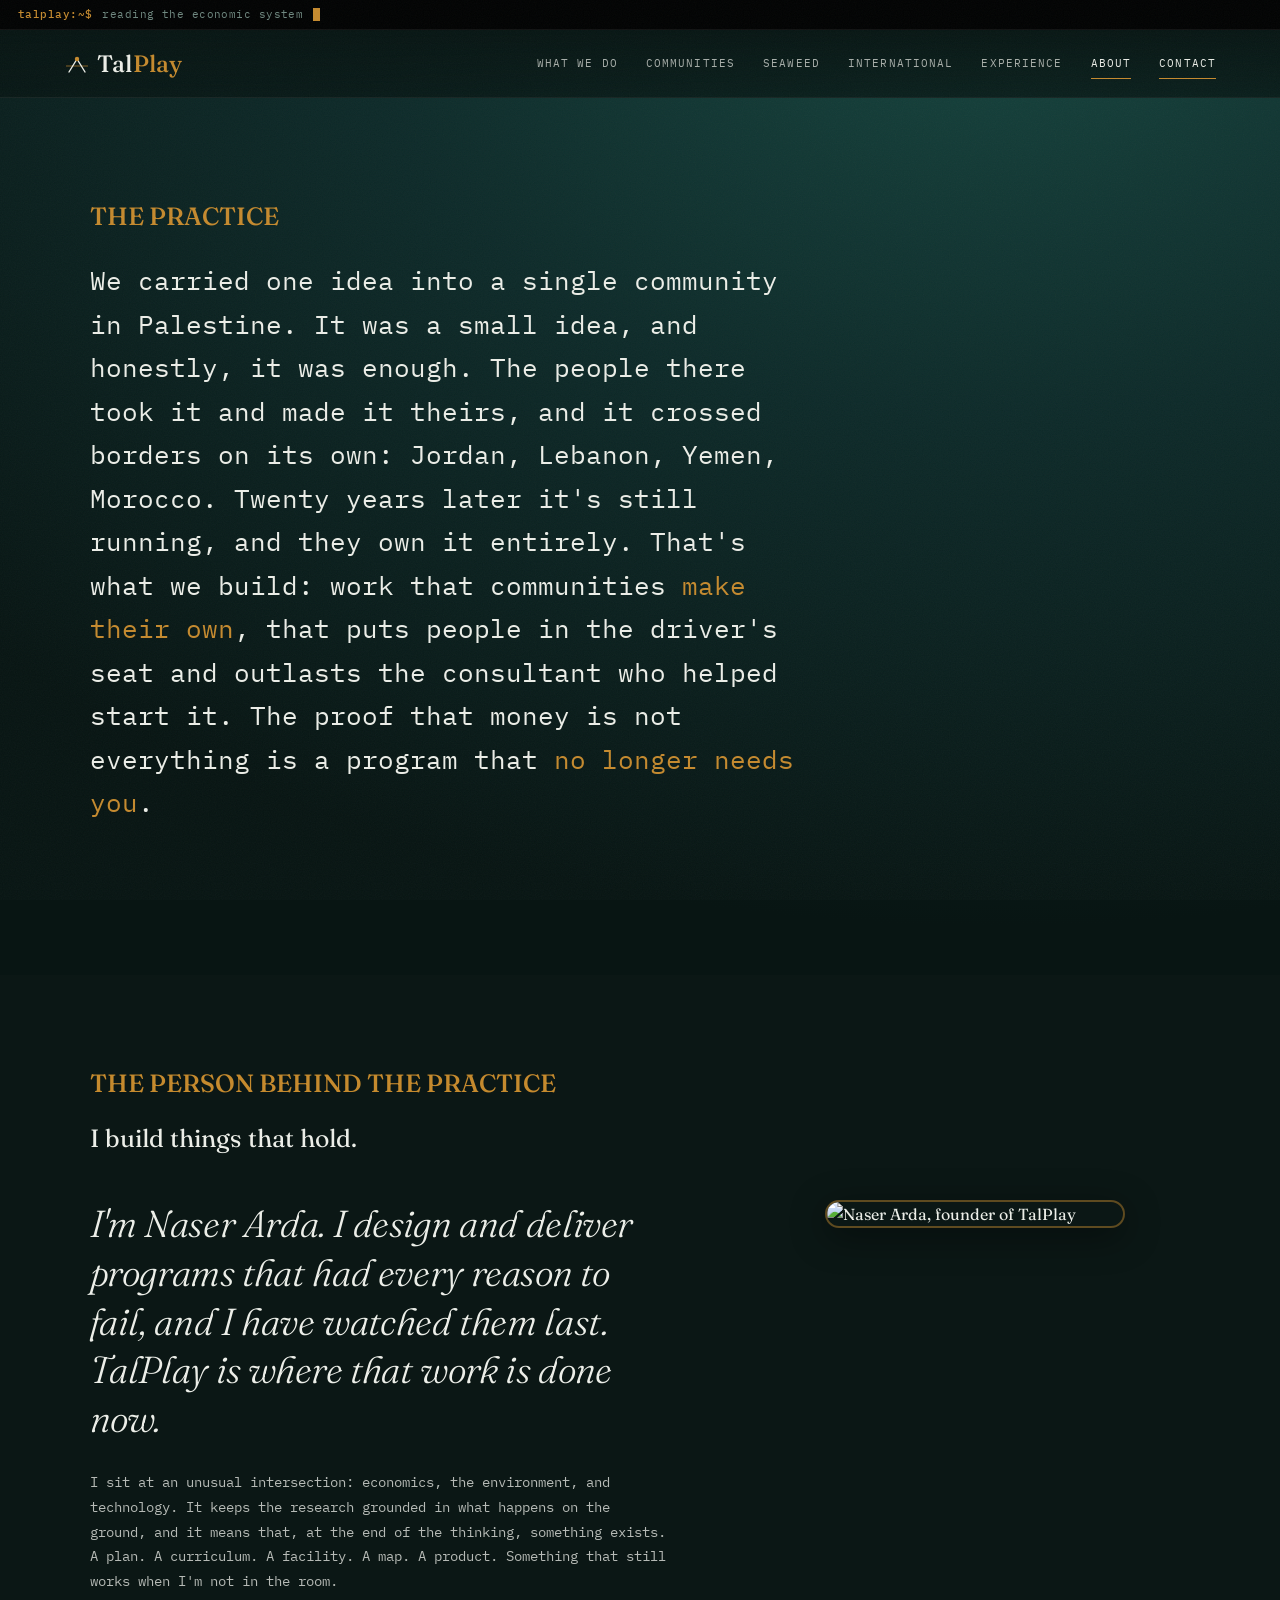
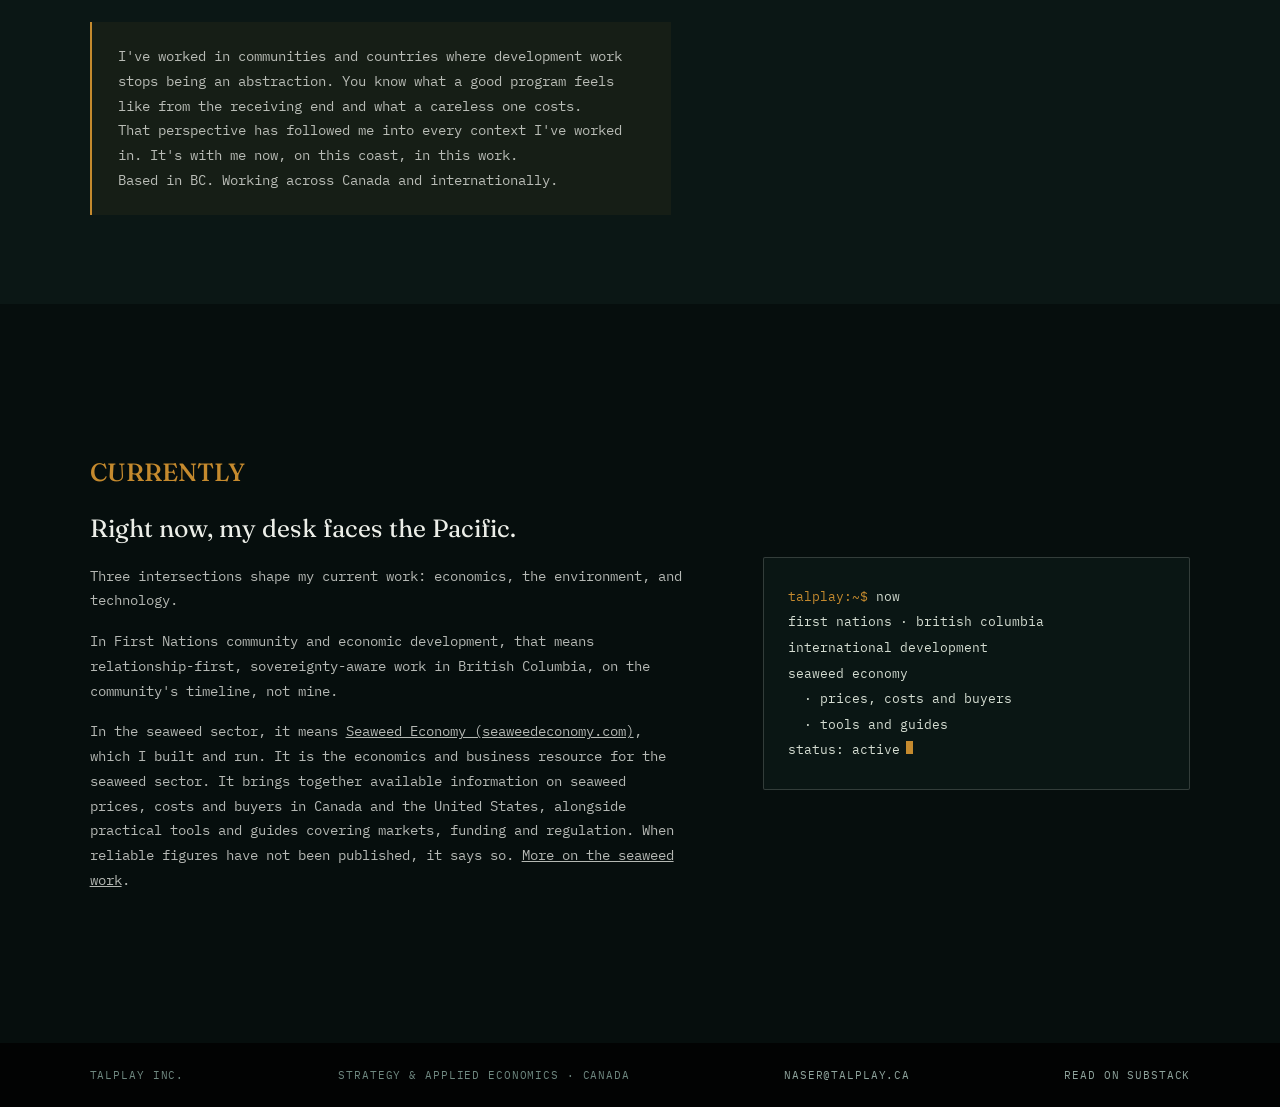
==== commit 9e5d31d0: "Site map in place of What we do and Systems pages, international page, seaweed advisory hidden Home:" ====
--- a/about/index.html
+++ b/about/index.html
@@ -54,10 +54,10 @@
     <span class="nav-toggle__bar"></span>
   </button>
   <nav class="nav" id="primary-nav" aria-label="Primary navigation">
-    <a href="/what-we-do">What we do</a>
+    <a href="/#what-we-do">What we do</a>
     <a href="/communities">Communities</a>
     <a href="/seaweed">Seaweed</a>
-    <a href="/systems">Systems</a>
+    <a href="/international">International</a>
     <a href="/experience">Experience</a>
     <a href="/about" aria-current="page">About</a>
     <a class="nav-cta" href="/#contact">Contact</a>
@@ -72,7 +72,7 @@
       <div class="manifesto reveal">
         <div class="eyebrow">The practice</div>
         <p class="manifesto-text">
-          We carried one idea into a single community. It was a small idea, and honestly, it was enough. The people there took it and made it theirs, and it crossed borders on its own: Jordan, Lebanon, Yemen, Morocco. Twenty years later it's still running, and they own it entirely. That's what we build: work that communities <em>make their own</em>, that puts people in the driver's seat and outlasts the consultant who helped start it. The proof that money is not everything is a program that <em>no longer needs you</em>.
+          We carried one idea into a single community in Palestine. It was a small idea, and honestly, it was enough. The people there took it and made it theirs, and it crossed borders on its own: Jordan, Lebanon, Yemen, Morocco. Twenty years later it's still running, and they own it entirely. That's what we build: work that communities <em>make their own</em>, that puts people in the driver's seat and outlasts the consultant who helped start it. The proof that money is not everything is a program that <em>no longer needs you</em>.
         </p>
       </div>
     </div>
@@ -117,10 +117,10 @@
       <div class="now-term reveal" aria-hidden="true">
         <span class="tline"><span class="tprompt">talplay:~$</span> now</span>
         <span class="tline">first nations &middot; british columbia</span>
+        <span class="tline">international development</span>
         <span class="tline">seaweed economy</span>
         <span class="tline">&nbsp;&nbsp;&middot; prices, costs and buyers</span>
         <span class="tline">&nbsp;&nbsp;&middot; tools and guides</span>
-        <span class="tline">&nbsp;&nbsp;&middot; advisory</span>
         <span class="tline">status: active<span class="cursor" style="margin-left:6px"></span></span>
       </div>
     </div>
--- a/styles.css
+++ b/styles.css
@@ -1069,3 +1069,32 @@
   .section-more { margin-top: 36px }
   .nav a[aria-current="page"] { color: var(--stone); border-color: var(--gold) }
   @media (max-width: 640px) { .domain-grid--two { grid-template-columns: 1fr } }
+  .map { margin-top: 56px }
+  .map-root {
+    width: max-content; margin: 0 auto; padding: 10px 24px;
+    border: 1px solid var(--gold); color: var(--gold);
+    font-family: var(--mono); font-size: 11px; letter-spacing: .16em; text-transform: uppercase;
+  }
+  .map-stem { width: 1px; height: 34px; margin: 0 auto; background: var(--gold); opacity: .55 }
+  .map-branches { display: grid; grid-template-columns: repeat(4, 1fr) }
+  .map-node {
+    position: relative; display: block; padding: 46px 20px 8px; text-align: center;
+    color: inherit; text-decoration: none;
+  }
+  .map-node::before { content: ""; position: absolute; top: 0; left: 50%; width: 1px; height: 26px; background: var(--gold); opacity: .55 }
+  .map-node::after { content: ""; position: absolute; top: 0; left: 0; right: 0; height: 1px; background: var(--gold); opacity: .55 }
+  .map-node:first-child::after { left: 50% }
+  .map-node:last-child::after { right: 50% }
+  .map-name { display: block; font-family: var(--serif); font-size: 1.3rem; line-height: 1.2; color: var(--stone); margin-bottom: 16px }
+  .map-node:hover .map-name, .map-node:focus-visible .map-name { color: var(--gold) }
+  .map-line { display: block; font-family: var(--mono); font-size: .8rem; line-height: 1.7; color: rgba(236,238,232,.68); margin-bottom: 12px }
+  .map-line b { display: block; font-weight: 400; font-size: 10px; letter-spacing: .14em; text-transform: uppercase; color: var(--gold); margin-bottom: 2px }
+  .map-go { display: inline-block; margin-top: 6px; font-family: var(--mono); font-size: 10px; letter-spacing: .14em; text-transform: uppercase; color: var(--stone); border-bottom: 1px solid var(--gold); padding-bottom: 3px }
+  @media (max-width: 960px) {
+    .map-root { margin: 0 }
+    .map-stem { margin: 0 0 0 28px; height: 22px }
+    .map-branches { grid-template-columns: 1fr; margin-left: 28px; border-left: 1px solid rgba(197,138,46,.55) }
+    .map-node { text-align: left; padding: 22px 0 22px 34px }
+    .map-node::before { top: 34px; left: 0; width: 22px; height: 1px }
+    .map-node::after { display: none }
+  }
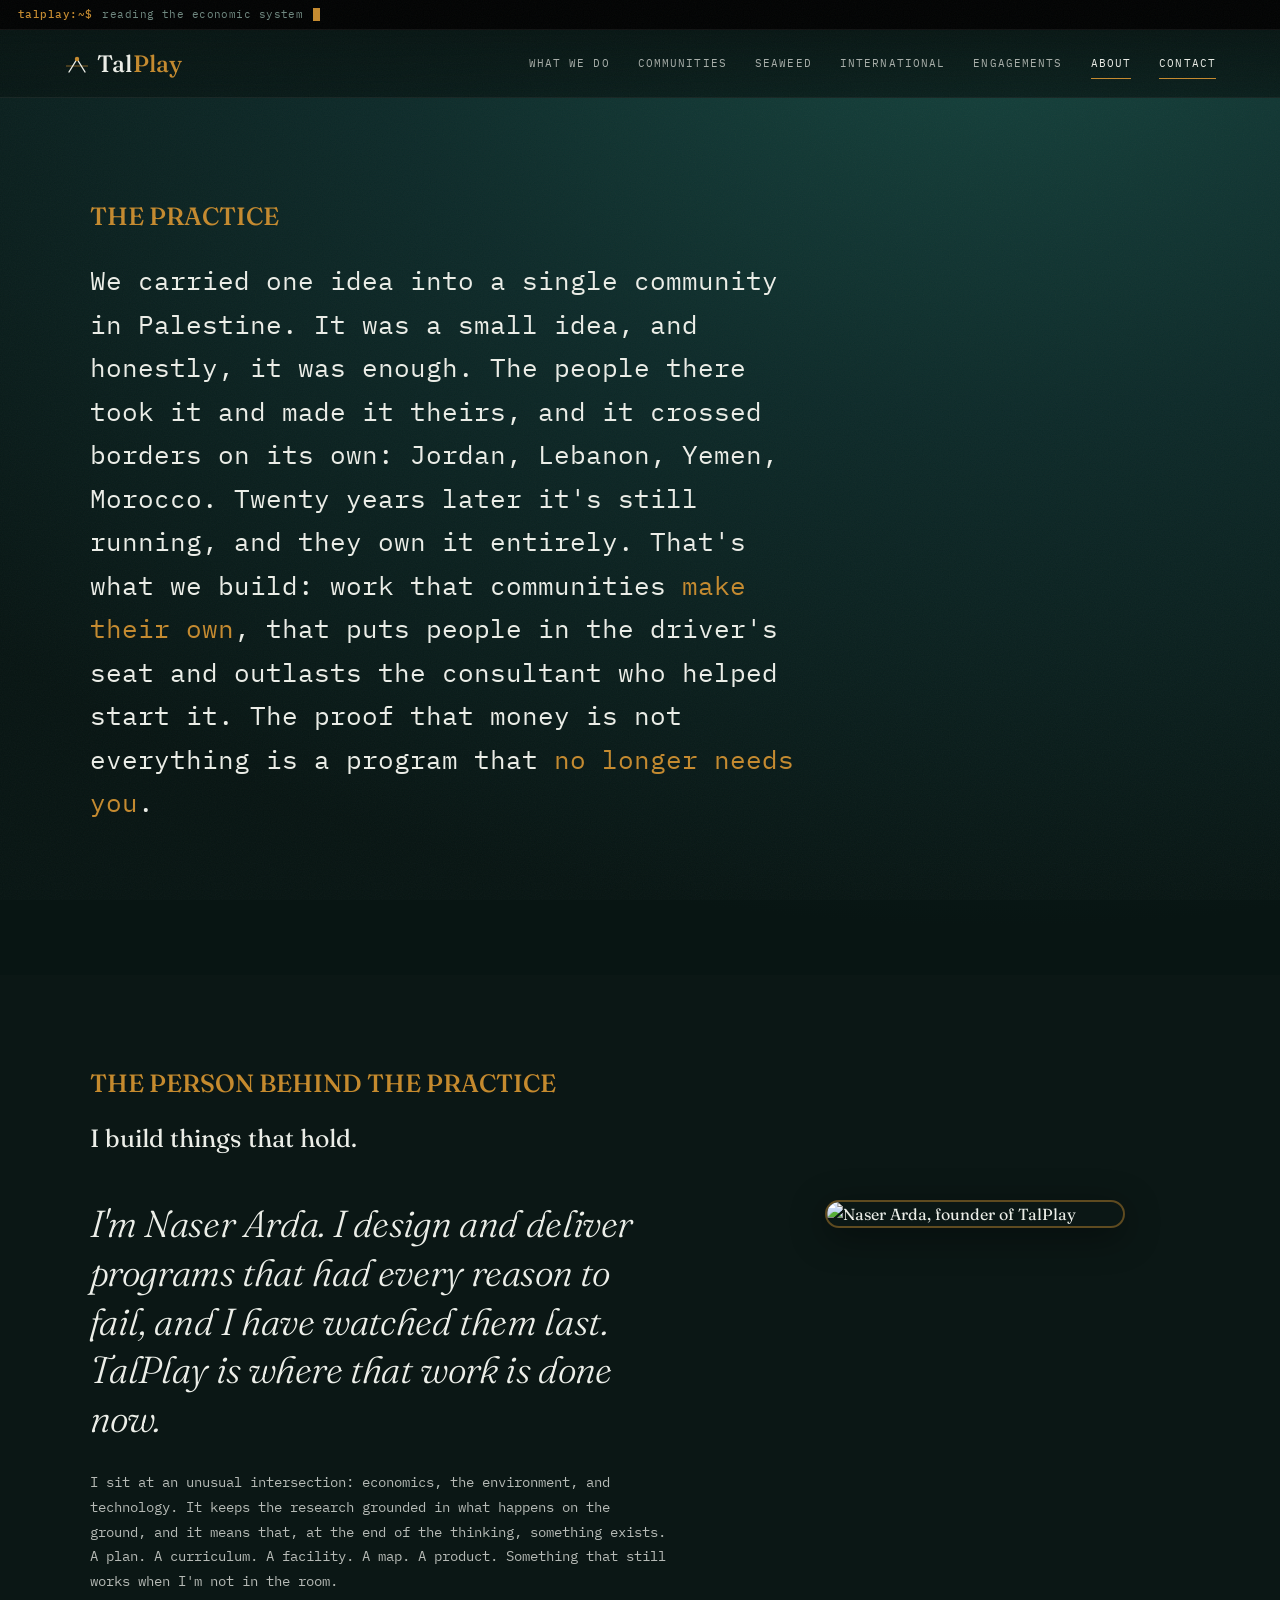
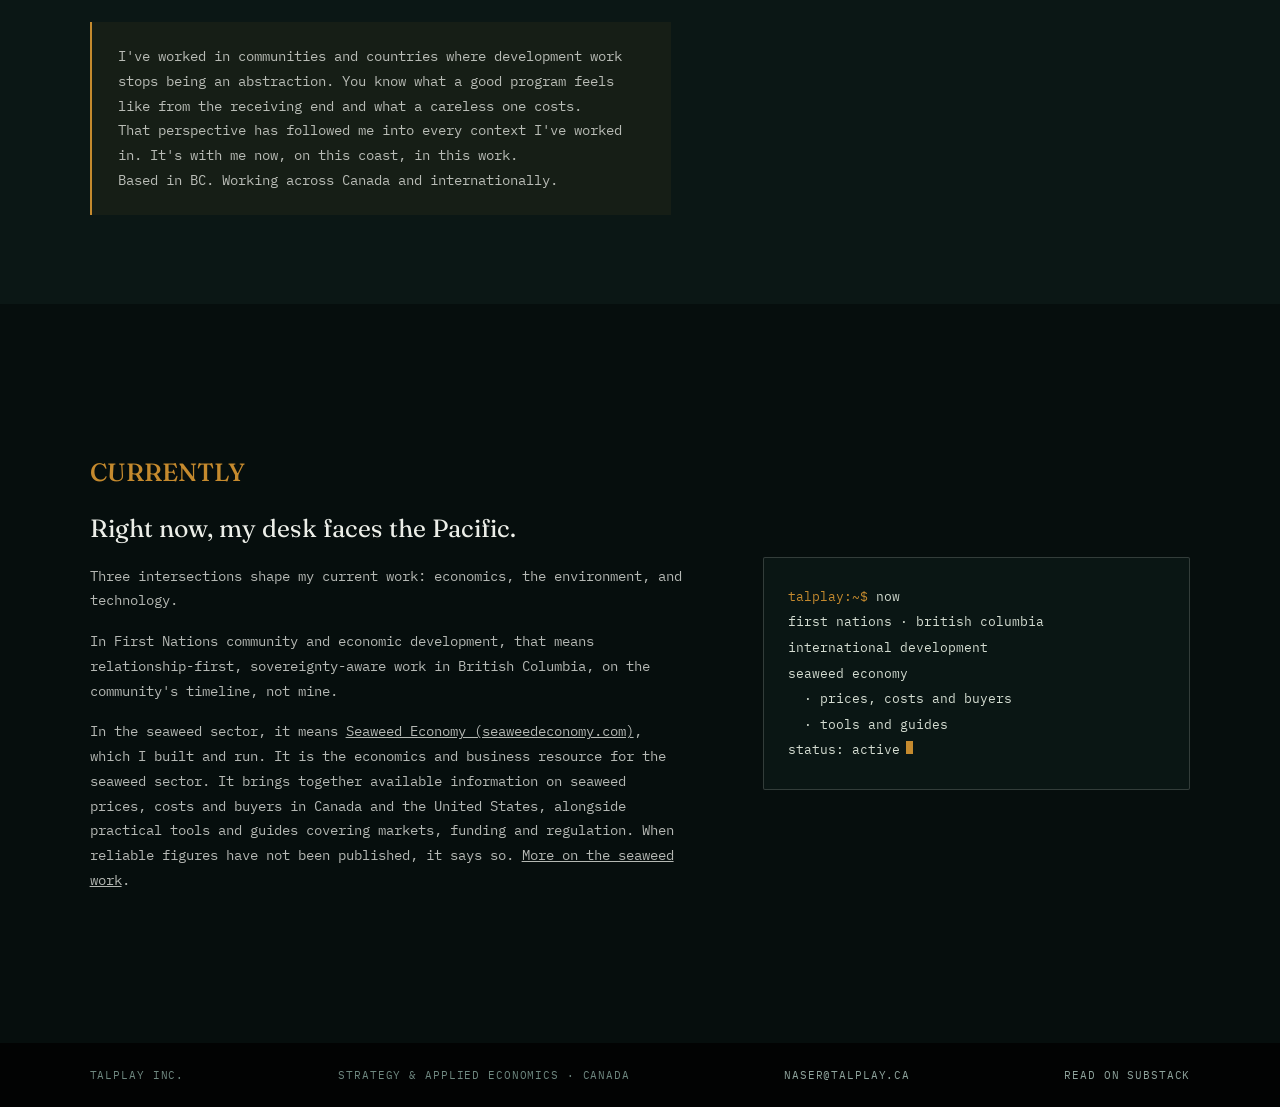
==== commit 7949c084: "Update links and headings for Engagements; remove duplicate section from home Co-Authored-By: Claude" ====
--- a/about/index.html
+++ b/about/index.html
@@ -58,7 +58,7 @@
     <a href="/communities">Communities</a>
     <a href="/seaweed">Seaweed</a>
     <a href="/international">International</a>
-    <a href="/experience">Experience</a>
+    <a href="/engagements">Engagements</a>
     <a href="/about" aria-current="page">About</a>
     <a class="nav-cta" href="/#contact">Contact</a>
   </nav>
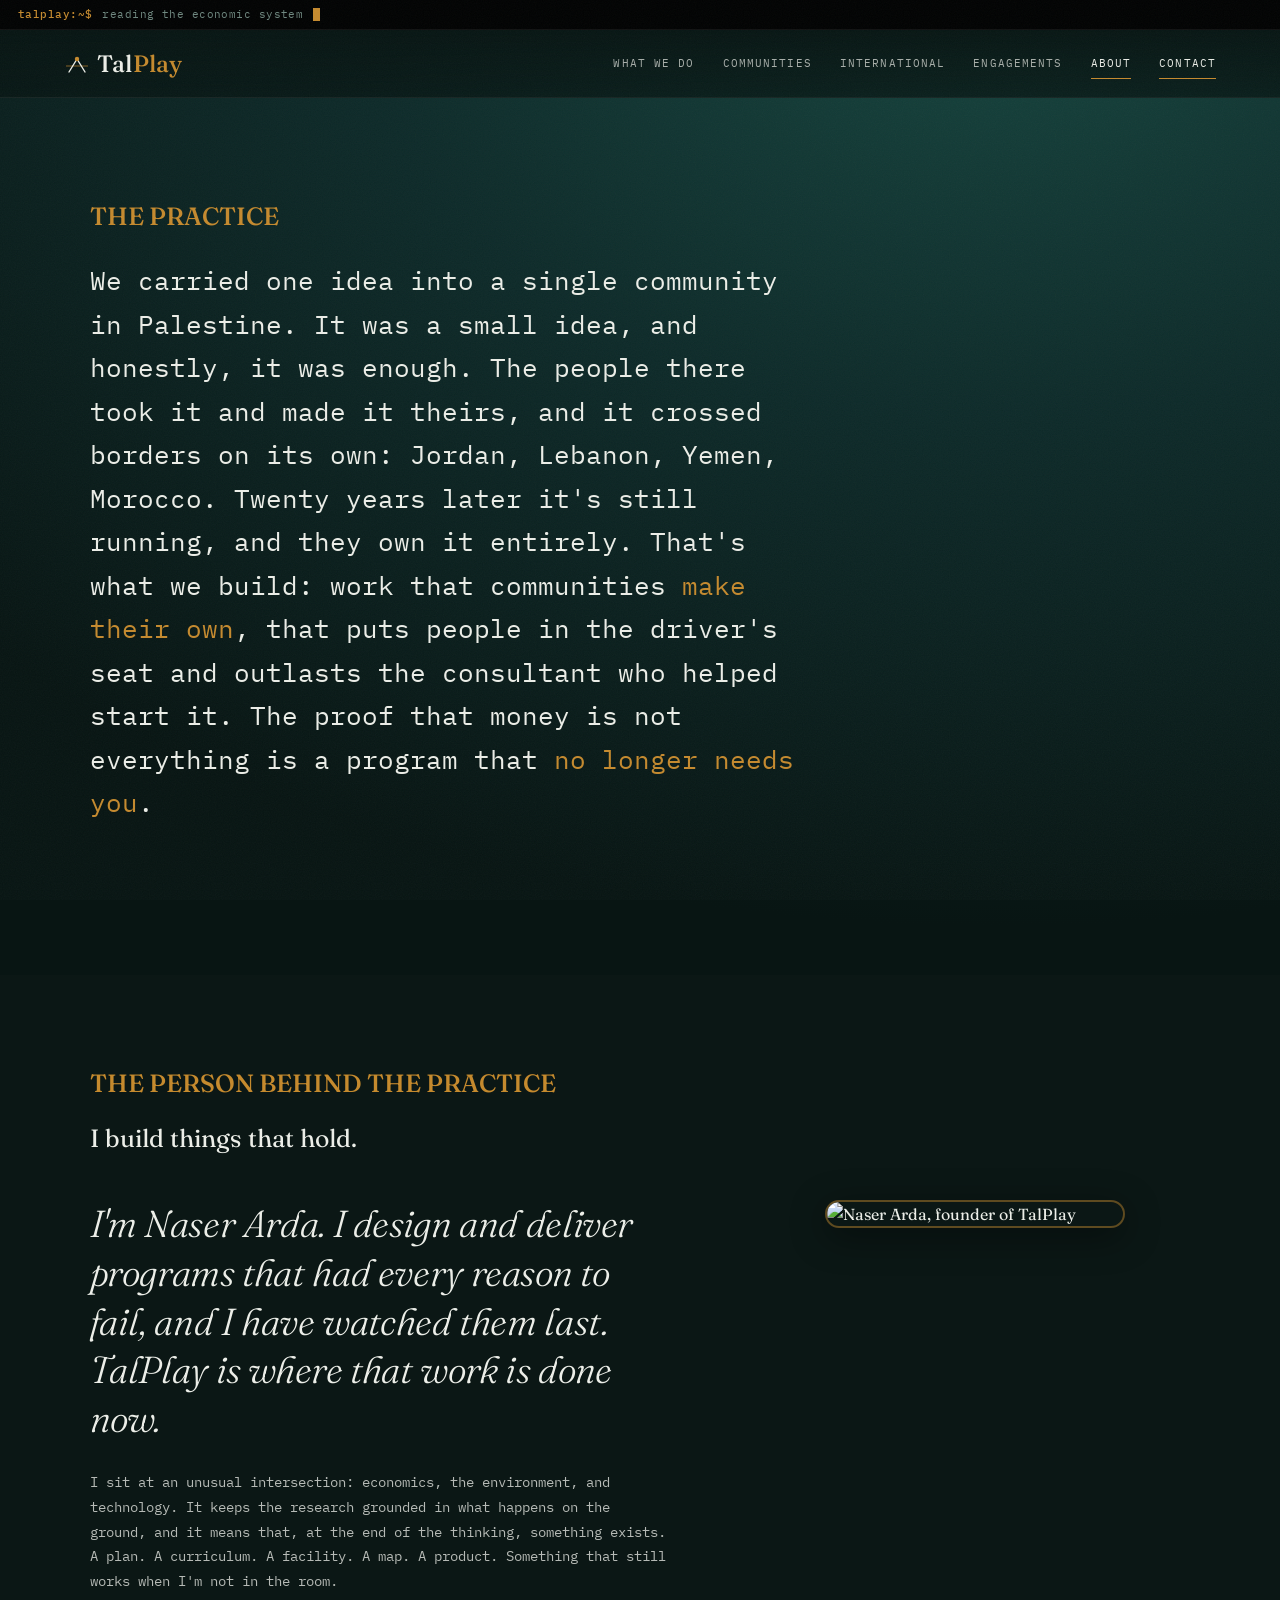
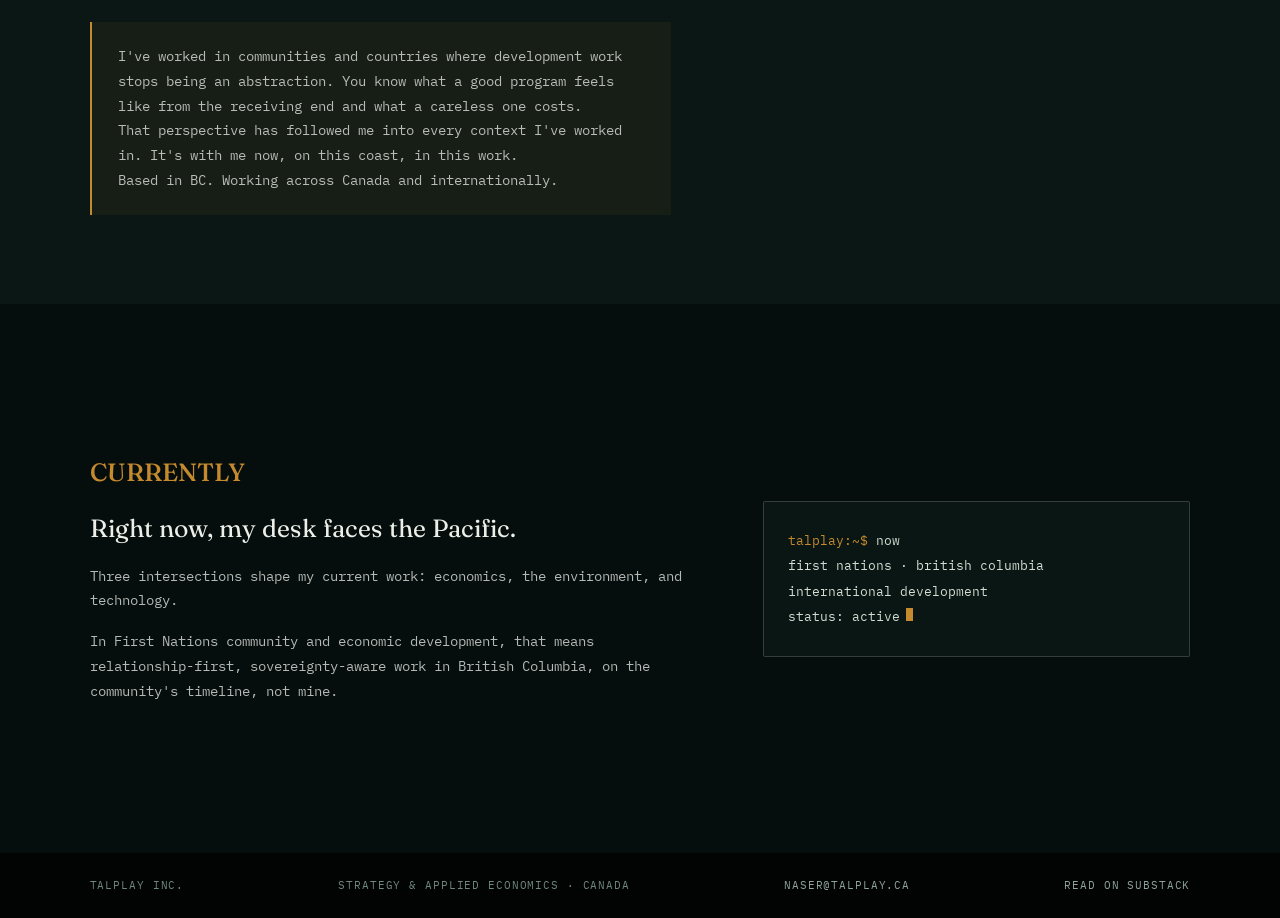
==== commit ffded63f: "Hide all seaweed content from talplay.ca Remove the Seaweed menu item, home page area, marquee items" ====
--- a/about/index.html
+++ b/about/index.html
@@ -27,6 +27,7 @@
 <link rel="stylesheet" href="/styles.css">
 <noscript><style>.reveal{opacity:1!important;transform:none!important}</style></noscript>
 
+<script defer src="/_vercel/insights/script.js"></script>
 </head>
 <body>
 <a class="skip-link" href="#main">Skip to content</a>
@@ -56,7 +57,6 @@
   <nav class="nav" id="primary-nav" aria-label="Primary navigation">
     <a href="/#what-we-do">What we do</a>
     <a href="/communities">Communities</a>
-    <a href="/seaweed">Seaweed</a>
     <a href="/international">International</a>
     <a href="/engagements">Engagements</a>
     <a href="/about" aria-current="page">About</a>
@@ -112,15 +112,11 @@
         <h2 id="now-title">Right now, my desk faces the Pacific.</h2>
         <p class="plain" style="margin-top:22px">Three intersections shape my current work: economics, the environment, and technology.</p>
         <p class="plain" style="margin-top:16px">In First Nations community and economic development, that means relationship-first, sovereignty-aware work in British Columbia, on the community's timeline, not mine.</p>
-        <p class="plain" style="margin-top:16px">In the seaweed sector, it means <a href="https://www.seaweedeconomy.com">Seaweed Economy (seaweedeconomy.com)</a>, which I built and run. It is the economics and business resource for the seaweed sector. It brings together available information on seaweed prices, costs and buyers in Canada and the United States, alongside practical tools and guides covering markets, funding and regulation. When reliable figures have not been published, it says so. <a href="/seaweed">More on the seaweed work</a>.</p>
       </div>
       <div class="now-term reveal" aria-hidden="true">
         <span class="tline"><span class="tprompt">talplay:~$</span> now</span>
         <span class="tline">first nations &middot; british columbia</span>
         <span class="tline">international development</span>
-        <span class="tline">seaweed economy</span>
-        <span class="tline">&nbsp;&nbsp;&middot; prices, costs and buyers</span>
-        <span class="tline">&nbsp;&nbsp;&middot; tools and guides</span>
         <span class="tline">status: active<span class="cursor" style="margin-left:6px"></span></span>
       </div>
     </div>
--- a/styles.css
+++ b/styles.css
@@ -1076,7 +1076,7 @@
     font-family: var(--mono); font-size: 11px; letter-spacing: .16em; text-transform: uppercase;
   }
   .map-stem { width: 1px; height: 34px; margin: 0 auto; background: var(--gold); opacity: .55 }
-  .map-branches { display: grid; grid-template-columns: repeat(4, 1fr) }
+  .map-branches { display: grid; grid-template-columns: repeat(3, 1fr) }
   .map-node {
     position: relative; display: block; padding: 46px 20px 8px; text-align: center;
     color: inherit; text-decoration: none;
